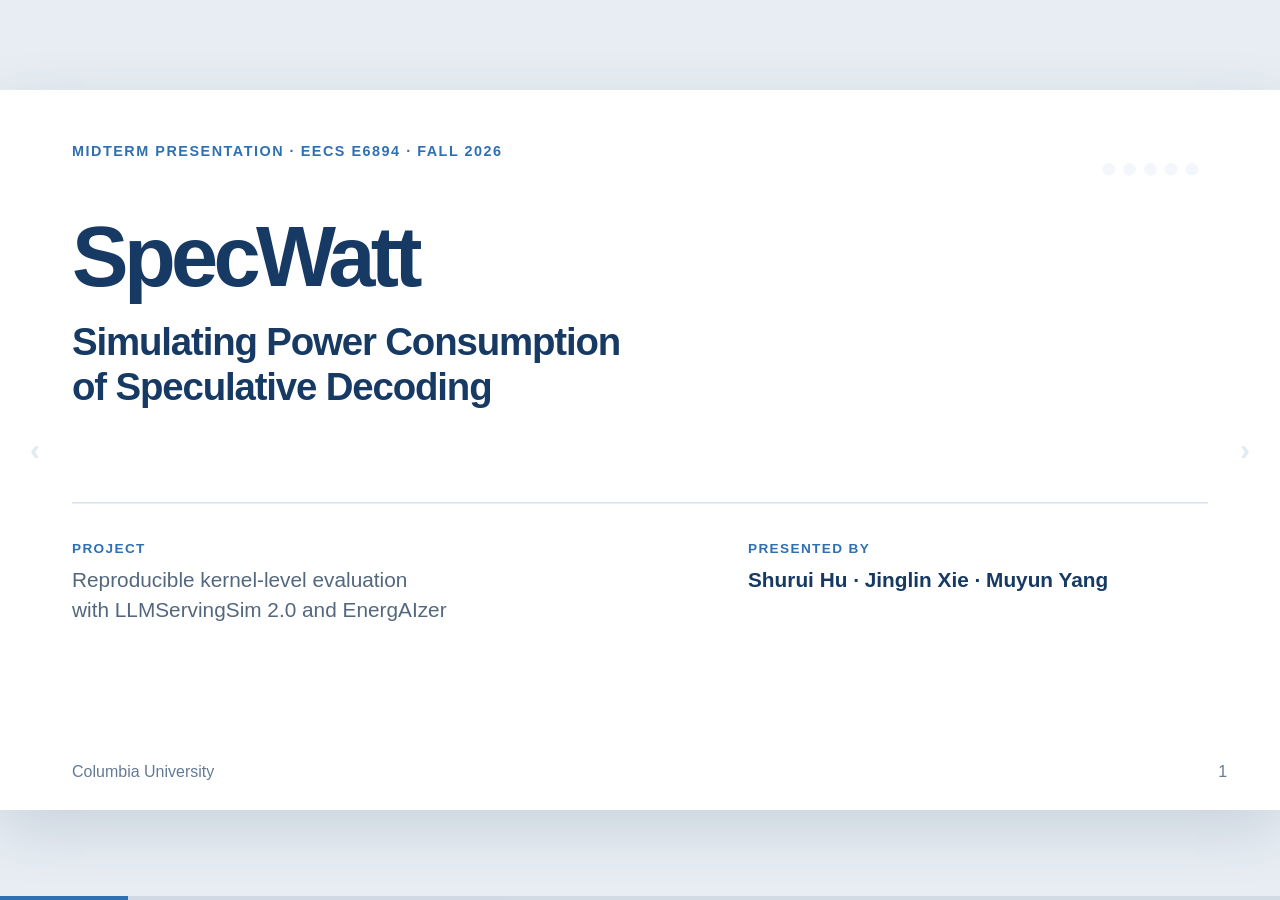
==== index.html @ a8aecc35 "Add animated SpecWatt midterm presentation" ====
<!doctype html>
<html lang="en">
<head>
  <meta charset="utf-8">
  <meta name="viewport" content="width=device-width, initial-scale=1">
  <meta name="color-scheme" content="light">
  <link rel="icon" href="data:,">
  <title>SpecWatt Midterm Presentation</title>
  <style>
    * { box-sizing: border-box; }
    html, body { width: 100%; height: 100%; margin: 0; overflow: hidden; }
    body { background: #e7edf3; font-family: "Avenir Next", "Helvetica Neue", Arial, sans-serif; }
    #deck {
      position: absolute;
      left: 50%;
      top: 50%;
      width: 1600px;
      height: 900px;
      overflow: hidden;
      transform-origin: center;
      background: #fff;
      box-shadow: 0 22px 70px rgba(24, 53, 85, .15);
    }
    .deck-slide {
      position: absolute;
      inset: 0;
      width: 100%;
      height: 100%;
      border: 0;
      visibility: hidden;
      pointer-events: none;
      background: #fff;
    }
    .deck-slide.active { visibility: visible; pointer-events: auto; }
    .deck-progress {
      position: fixed;
      left: 0;
      right: 0;
      bottom: 0;
      height: 4px;
      background: rgba(22, 58, 99, .1);
    }
    .deck-progress span {
      display: block;
      width: 10%;
      height: 100%;
      background: #2f70b3;
      transition: width 220ms ease;
    }
    .deck-nav {
      position: fixed;
      top: 50%;
      z-index: 5;
      width: 44px;
      height: 64px;
      padding: 0;
      border: 0;
      border-radius: 7px;
      background: rgba(255, 255, 255, .76);
      color: #2f70b3;
      font: 600 30px/1 Arial, sans-serif;
      opacity: .15;
      cursor: pointer;
      transform: translateY(-50%);
      transition: opacity 150ms ease, background 150ms ease;
    }
    .deck-nav:hover, .deck-nav:focus-visible { opacity: 1; background: #fff; }
    .deck-nav:focus-visible { outline: 3px solid #2f70b3; outline-offset: 3px; }
    .deck-nav.prev { left: 13px; }
    .deck-nav.next { right: 13px; }
    @media print {
      html, body { overflow: visible; width: 1600px; height: auto; background: #fff; }
      #deck { position: static; transform: none !important; box-shadow: none; height: auto; overflow: visible; }
      .deck-slide { visibility: visible; display: block; position: relative; width: 1600px; height: 900px; break-after: page; page-break-after: always; }
      .deck-nav, .deck-progress { display: none; }
      @page { size: 1600px 900px; margin: 0; }
    }
  </style>
</head>
<body>
  <main id="deck" aria-label="SpecWatt midterm presentation">
    <iframe class="deck-slide active" src="slides/slide-01.html" title="Title" aria-hidden="false"></iframe>
    <iframe class="deck-slide" src="slides/slide-02.html" title="Research question" aria-hidden="true" inert></iframe>
    <iframe class="deck-slide" src="slides/slide-03.html" title="Evaluation pipeline" aria-hidden="true" inert></iframe>
    <iframe class="deck-slide" src="slides/slide-04.html" title="Workload and kernel geometry" aria-hidden="true" inert></iframe>
    <iframe class="deck-slide" src="slides/slide-05.html" title="Validation evidence" aria-hidden="true" inert></iframe>
    <iframe class="deck-slide" src="slides/slide-06.html" title="A30 step latency" aria-hidden="true" inert></iframe>
    <iframe class="deck-slide" src="slides/slide-07.html" title="A30 time per token" aria-hidden="true" inert></iframe>
    <iframe class="deck-slide" src="slides/slide-08.html" title="EnergAIzer coverage" aria-hidden="true" inert></iframe>
    <iframe class="deck-slide" src="slides/slide-09.html" title="Supported subset break-even" aria-hidden="true" inert></iframe>
    <iframe class="deck-slide" src="slides/slide-10.html" title="Midterm status and next steps" aria-hidden="true" inert></iframe>
  </main>
  <button class="deck-nav prev" type="button" aria-label="Previous slide">&#8249;</button>
  <button class="deck-nav next" type="button" aria-label="Next slide">&#8250;</button>
  <div class="deck-progress" aria-hidden="true"><span></span></div>
  <script src="scripts/deck.js"></script>
</body>
</html>
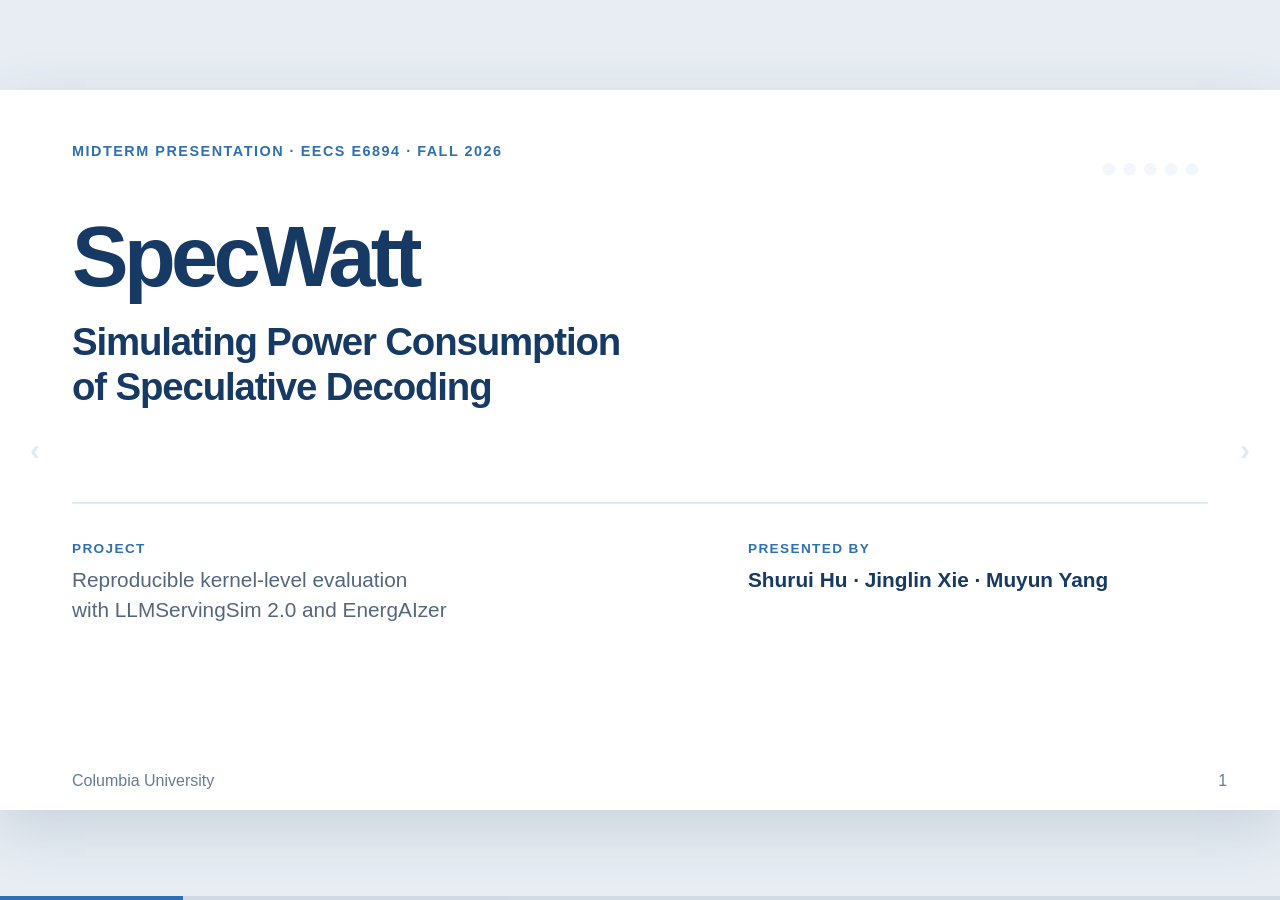
==== commit 16f37e5a: "Condense midterm deck to seven slides" ====
--- a/index.html
+++ b/index.html
@@ -42,7 +42,7 @@
     }
     .deck-progress span {
       display: block;
-      width: 10%;
+      width: 14.2857%;
       height: 100%;
       background: #2f70b3;
       transition: width 220ms ease;
@@ -80,15 +80,12 @@
 <body>
   <main id="deck" aria-label="SpecWatt midterm presentation">
     <iframe class="deck-slide active" src="slides/slide-01.html" title="Title" aria-hidden="false"></iframe>
-    <iframe class="deck-slide" src="slides/slide-02.html" title="Research question" aria-hidden="true" inert></iframe>
-    <iframe class="deck-slide" src="slides/slide-03.html" title="Evaluation pipeline" aria-hidden="true" inert></iframe>
-    <iframe class="deck-slide" src="slides/slide-04.html" title="Workload and kernel geometry" aria-hidden="true" inert></iframe>
-    <iframe class="deck-slide" src="slides/slide-05.html" title="Validation evidence" aria-hidden="true" inert></iframe>
-    <iframe class="deck-slide" src="slides/slide-06.html" title="A30 step latency" aria-hidden="true" inert></iframe>
-    <iframe class="deck-slide" src="slides/slide-07.html" title="A30 time per token" aria-hidden="true" inert></iframe>
-    <iframe class="deck-slide" src="slides/slide-08.html" title="EnergAIzer coverage" aria-hidden="true" inert></iframe>
-    <iframe class="deck-slide" src="slides/slide-09.html" title="Supported subset break-even" aria-hidden="true" inert></iframe>
-    <iframe class="deck-slide" src="slides/slide-10.html" title="Midterm status and next steps" aria-hidden="true" inert></iframe>
+    <iframe class="deck-slide" src="slides/slide-02.html" title="Context and evaluation plan" aria-hidden="true" inert></iframe>
+    <iframe class="deck-slide" src="slides/slide-03.html" title="Kernel workloads and validation" aria-hidden="true" inert></iframe>
+    <iframe class="deck-slide" src="slides/slide-04.html" title="A30 step latency" aria-hidden="true" inert></iframe>
+    <iframe class="deck-slide" src="slides/slide-05.html" title="A30 time per token" aria-hidden="true" inert></iframe>
+    <iframe class="deck-slide" src="slides/slide-06.html" title="Supported subset energy break-even" aria-hidden="true" inert></iframe>
+    <iframe class="deck-slide" src="slides/slide-07.html" title="Midterm status and next steps" aria-hidden="true" inert></iframe>
   </main>
   <button class="deck-nav prev" type="button" aria-label="Previous slide">&#8249;</button>
   <button class="deck-nav next" type="button" aria-label="Next slide">&#8250;</button>
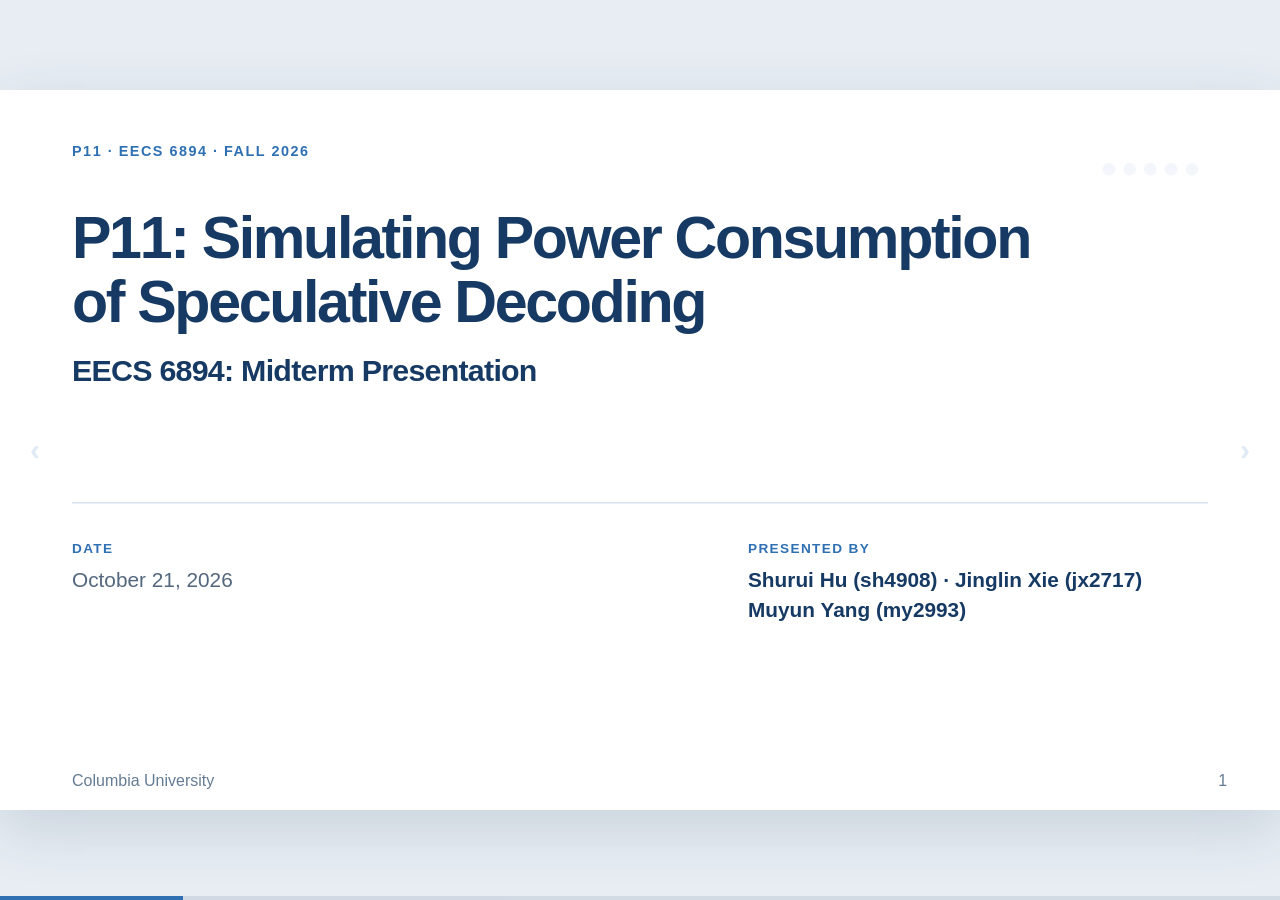
==== commit 3a66ae23: "revise midterm title slide" ====
--- a/index.html
+++ b/index.html
@@ -5,7 +5,7 @@
   <meta name="viewport" content="width=device-width, initial-scale=1">
   <meta name="color-scheme" content="light">
   <link rel="icon" href="data:,">
-  <title>SpecWatt Midterm Presentation</title>
+  <title>P11 Midterm Presentation</title>
   <style>
     * { box-sizing: border-box; }
     html, body { width: 100%; height: 100%; margin: 0; overflow: hidden; }
@@ -78,7 +78,7 @@
   </style>
 </head>
 <body>
-  <main id="deck" aria-label="SpecWatt midterm presentation">
+  <main id="deck" aria-label="P11 midterm presentation">
     <iframe class="deck-slide active" src="slides/slide-01.html" title="Title" aria-hidden="false"></iframe>
     <iframe class="deck-slide" src="slides/slide-02.html" title="Context and evaluation plan" aria-hidden="true" inert></iframe>
     <iframe class="deck-slide" src="slides/slide-03.html" title="Kernel workloads and validation" aria-hidden="true" inert></iframe>
